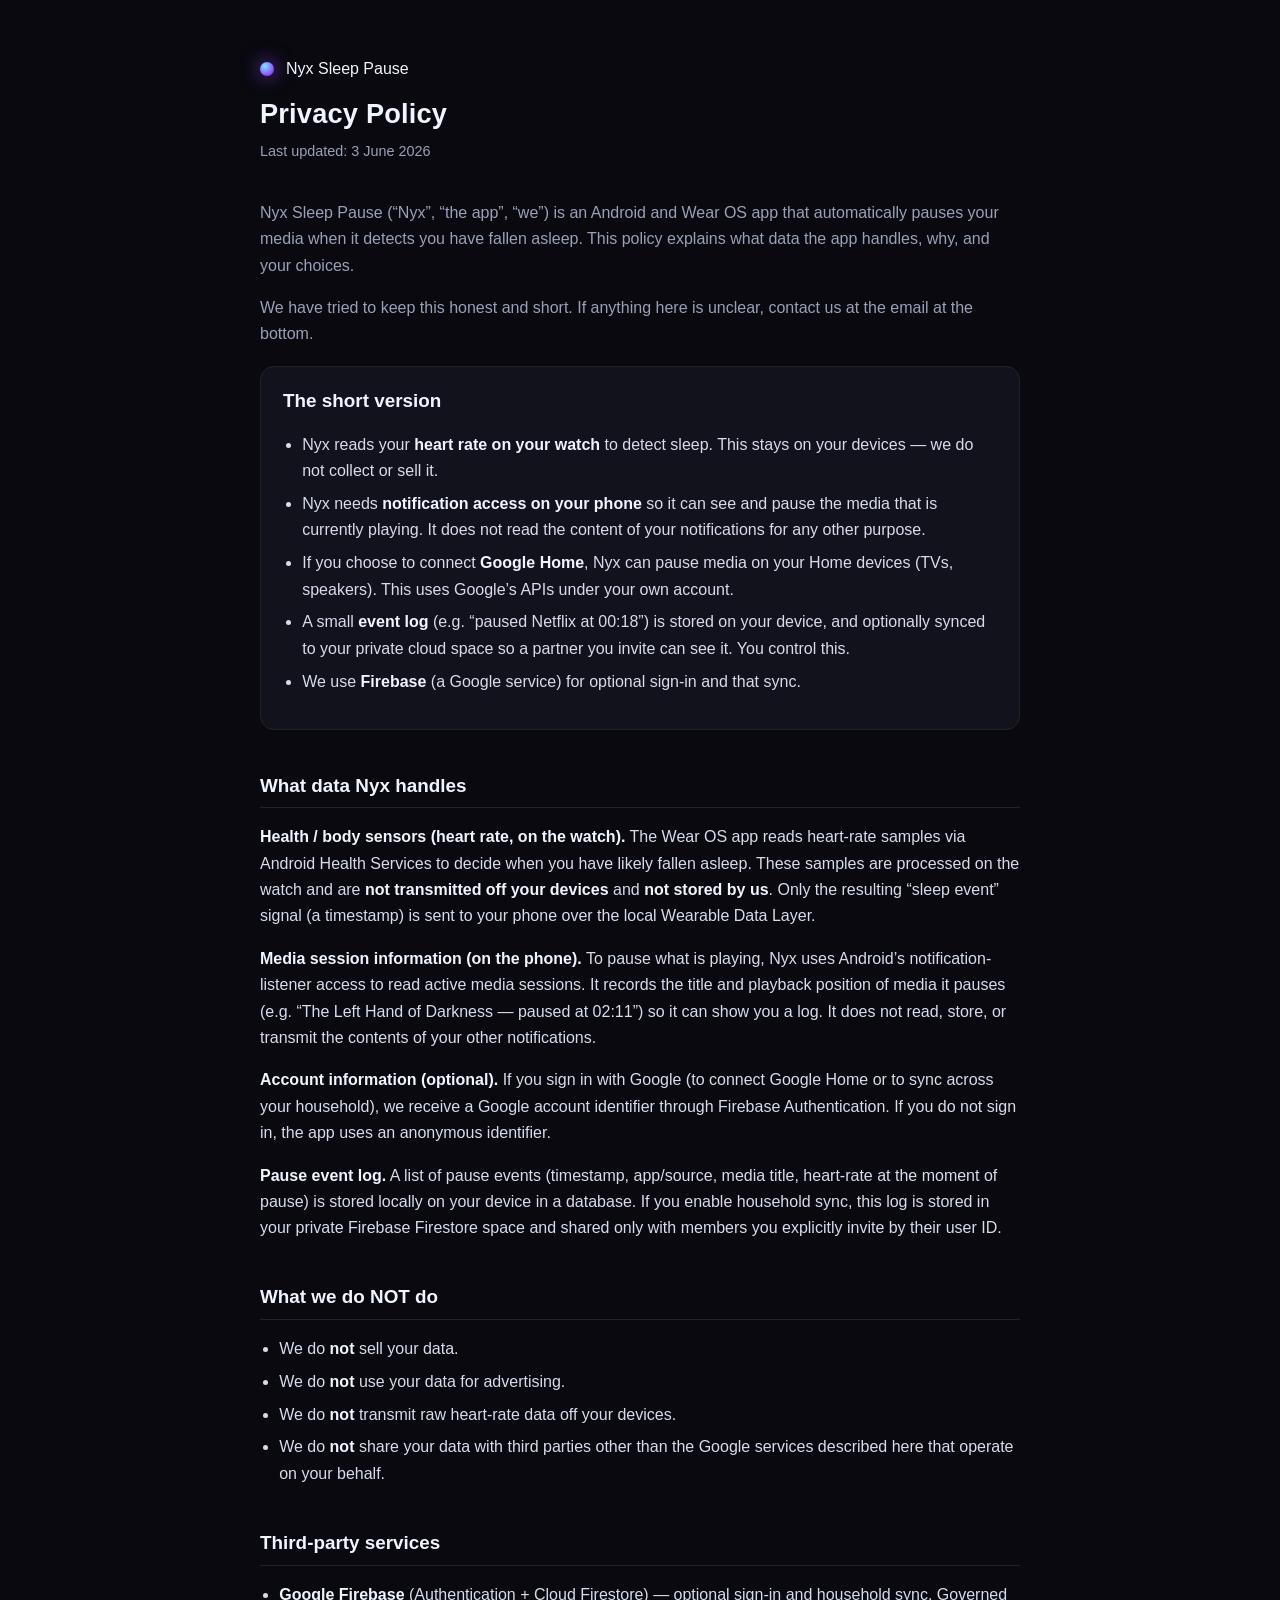
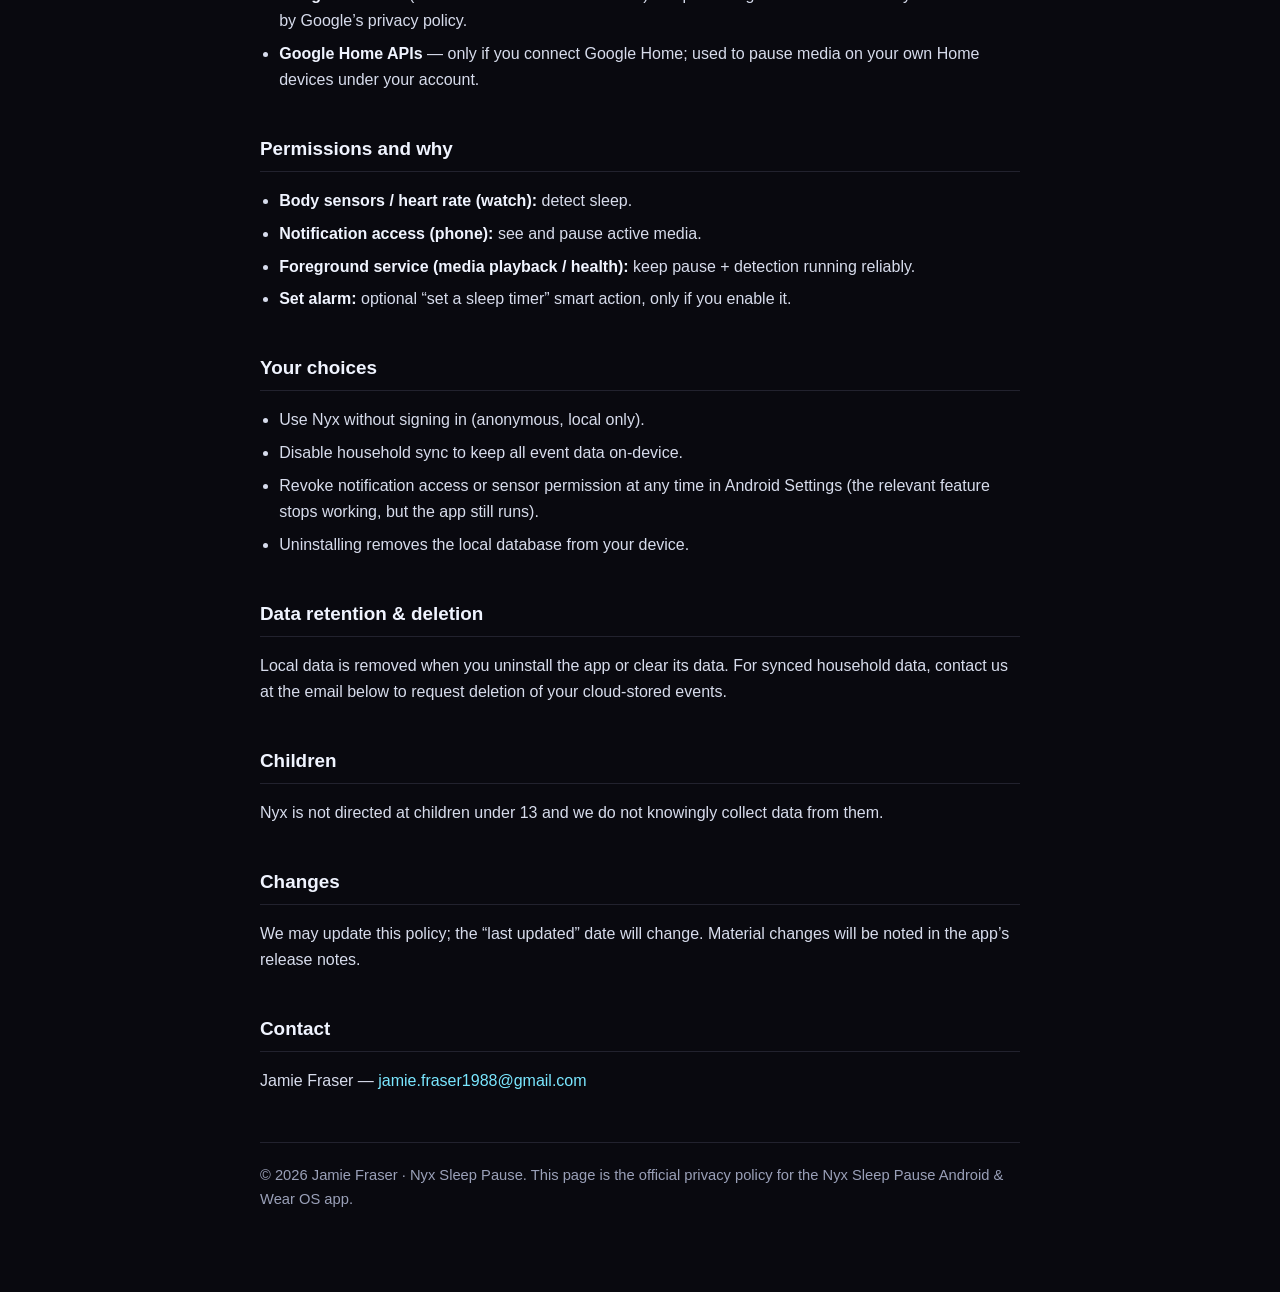
==== privacy.html @ 3e1c7db6 "Nyx Sleep Pause — product page + privacy policy Marketing landing page designed in the Sibylline des" ====
<!DOCTYPE html>
<html lang="en">
<head>
<meta charset="utf-8">
<meta name="viewport" content="width=device-width, initial-scale=1">
<title>Privacy Policy — Nyx Sleep Pause</title>
<meta name="description" content="Privacy policy for Nyx Sleep Pause — what data the app handles, why, and your choices.">
<style>
  :root{
    --bg:#09090f; --panel:#12121c; --ink:#f0f4ff; --muted:#9aa0b8;
    --accent:#7ae7ff; --violet:#9147ff; --line:#22222e;
  }
  *{box-sizing:border-box}
  html{-webkit-text-size-adjust:100%}
  body{
    margin:0; background:var(--bg); color:var(--ink);
    font:16px/1.65 -apple-system,BlinkMacSystemFont,"Segoe UI",Roboto,Helvetica,Arial,sans-serif;
    padding:0 20px;
  }
  .wrap{max-width:760px; margin:0 auto; padding:56px 0 80px}
  header{margin-bottom:36px}
  .brand{display:flex; align-items:center; gap:12px; margin-bottom:10px}
  .dot{width:14px; height:14px; border-radius:50%;
    background:radial-gradient(circle at 35% 30%, var(--accent), var(--violet) 70%);
    box-shadow:0 0 18px 2px rgba(145,71,255,.55)}
  h1{font-size:1.7rem; margin:.2em 0 .1em; letter-spacing:.2px}
  .updated{color:var(--muted); font-size:.9rem; margin:0}
  h2{font-size:1.18rem; margin:2.1em 0 .5em; color:var(--ink);
    border-bottom:1px solid var(--line); padding-bottom:.35em}
  p{color:#d7dcec}
  strong{color:var(--ink)}
  a{color:var(--accent); text-decoration:none}
  a:hover{text-decoration:underline}
  ul{padding-left:1.2em}
  li{margin:.4em 0; color:#d7dcec}
  .lead{color:var(--muted)}
  .card{background:var(--panel); border:1px solid var(--line); border-radius:14px;
    padding:18px 22px; margin:18px 0}
  footer{margin-top:48px; padding-top:20px; border-top:1px solid var(--line);
    color:var(--muted); font-size:.92rem}
  code{background:#1b1b27; padding:1px 6px; border-radius:5px; font-size:.92em}
</style>
</head>
<body>
<div class="wrap">
  <header>
    <div class="brand"><span class="dot"></span><span>Nyx Sleep Pause</span></div>
    <h1>Privacy Policy</h1>
    <p class="updated">Last updated: 3 June 2026</p>
  </header>

  <p class="lead">Nyx Sleep Pause (&ldquo;Nyx&rdquo;, &ldquo;the app&rdquo;, &ldquo;we&rdquo;) is an Android and Wear OS app that automatically pauses your media when it detects you have fallen asleep. This policy explains what data the app handles, why, and your choices.</p>
  <p class="lead">We have tried to keep this honest and short. If anything here is unclear, contact us at the email at the bottom.</p>

  <div class="card">
    <h2 style="margin-top:0;border:none;padding:0">The short version</h2>
    <ul>
      <li>Nyx reads your <strong>heart rate on your watch</strong> to detect sleep. This stays on your devices &mdash; we do not collect or sell it.</li>
      <li>Nyx needs <strong>notification access on your phone</strong> so it can see and pause the media that is currently playing. It does not read the content of your notifications for any other purpose.</li>
      <li>If you choose to connect <strong>Google Home</strong>, Nyx can pause media on your Home devices (TVs, speakers). This uses Google&rsquo;s APIs under your own account.</li>
      <li>A small <strong>event log</strong> (e.g. &ldquo;paused Netflix at 00:18&rdquo;) is stored on your device, and optionally synced to your private cloud space so a partner you invite can see it. You control this.</li>
      <li>We use <strong>Firebase</strong> (a Google service) for optional sign-in and that sync.</li>
    </ul>
  </div>

  <h2>What data Nyx handles</h2>
  <p><strong>Health / body sensors (heart rate, on the watch).</strong> The Wear OS app reads heart-rate samples via Android Health Services to decide when you have likely fallen asleep. These samples are processed on the watch and are <strong>not transmitted off your devices</strong> and <strong>not stored by us</strong>. Only the resulting &ldquo;sleep event&rdquo; signal (a timestamp) is sent to your phone over the local Wearable Data Layer.</p>
  <p><strong>Media session information (on the phone).</strong> To pause what is playing, Nyx uses Android&rsquo;s notification-listener access to read active media sessions. It records the title and playback position of media it pauses (e.g. &ldquo;The Left Hand of Darkness &mdash; paused at 02:11&rdquo;) so it can show you a log. It does not read, store, or transmit the contents of your other notifications.</p>
  <p><strong>Account information (optional).</strong> If you sign in with Google (to connect Google Home or to sync across your household), we receive a Google account identifier through Firebase Authentication. If you do not sign in, the app uses an anonymous identifier.</p>
  <p><strong>Pause event log.</strong> A list of pause events (timestamp, app/source, media title, heart-rate at the moment of pause) is stored locally on your device in a database. If you enable household sync, this log is stored in your private Firebase Firestore space and shared only with members you explicitly invite by their user ID.</p>

  <h2>What we do NOT do</h2>
  <ul>
    <li>We do <strong>not</strong> sell your data.</li>
    <li>We do <strong>not</strong> use your data for advertising.</li>
    <li>We do <strong>not</strong> transmit raw heart-rate data off your devices.</li>
    <li>We do <strong>not</strong> share your data with third parties other than the Google services described here that operate on your behalf.</li>
  </ul>

  <h2>Third-party services</h2>
  <ul>
    <li><strong>Google Firebase</strong> (Authentication + Cloud Firestore) &mdash; optional sign-in and household sync. Governed by Google&rsquo;s privacy policy.</li>
    <li><strong>Google Home APIs</strong> &mdash; only if you connect Google Home; used to pause media on your own Home devices under your account.</li>
  </ul>

  <h2>Permissions and why</h2>
  <ul>
    <li><strong>Body sensors / heart rate (watch):</strong> detect sleep.</li>
    <li><strong>Notification access (phone):</strong> see and pause active media.</li>
    <li><strong>Foreground service (media playback / health):</strong> keep pause + detection running reliably.</li>
    <li><strong>Set alarm:</strong> optional &ldquo;set a sleep timer&rdquo; smart action, only if you enable it.</li>
  </ul>

  <h2>Your choices</h2>
  <ul>
    <li>Use Nyx without signing in (anonymous, local only).</li>
    <li>Disable household sync to keep all event data on-device.</li>
    <li>Revoke notification access or sensor permission at any time in Android Settings (the relevant feature stops working, but the app still runs).</li>
    <li>Uninstalling removes the local database from your device.</li>
  </ul>

  <h2>Data retention &amp; deletion</h2>
  <p>Local data is removed when you uninstall the app or clear its data. For synced household data, contact us at the email below to request deletion of your cloud-stored events.</p>

  <h2>Children</h2>
  <p>Nyx is not directed at children under 13 and we do not knowingly collect data from them.</p>

  <h2>Changes</h2>
  <p>We may update this policy; the &ldquo;last updated&rdquo; date will change. Material changes will be noted in the app&rsquo;s release notes.</p>

  <h2>Contact</h2>
  <p>Jamie Fraser &mdash; <a href="mailto:jamie.fraser1988@gmail.com">jamie.fraser1988@gmail.com</a></p>

  <footer>
    &copy; 2026 Jamie Fraser &middot; Nyx Sleep Pause. This page is the official privacy policy for the Nyx Sleep Pause Android &amp; Wear OS app.
  </footer>
</div>
</body>
</html>
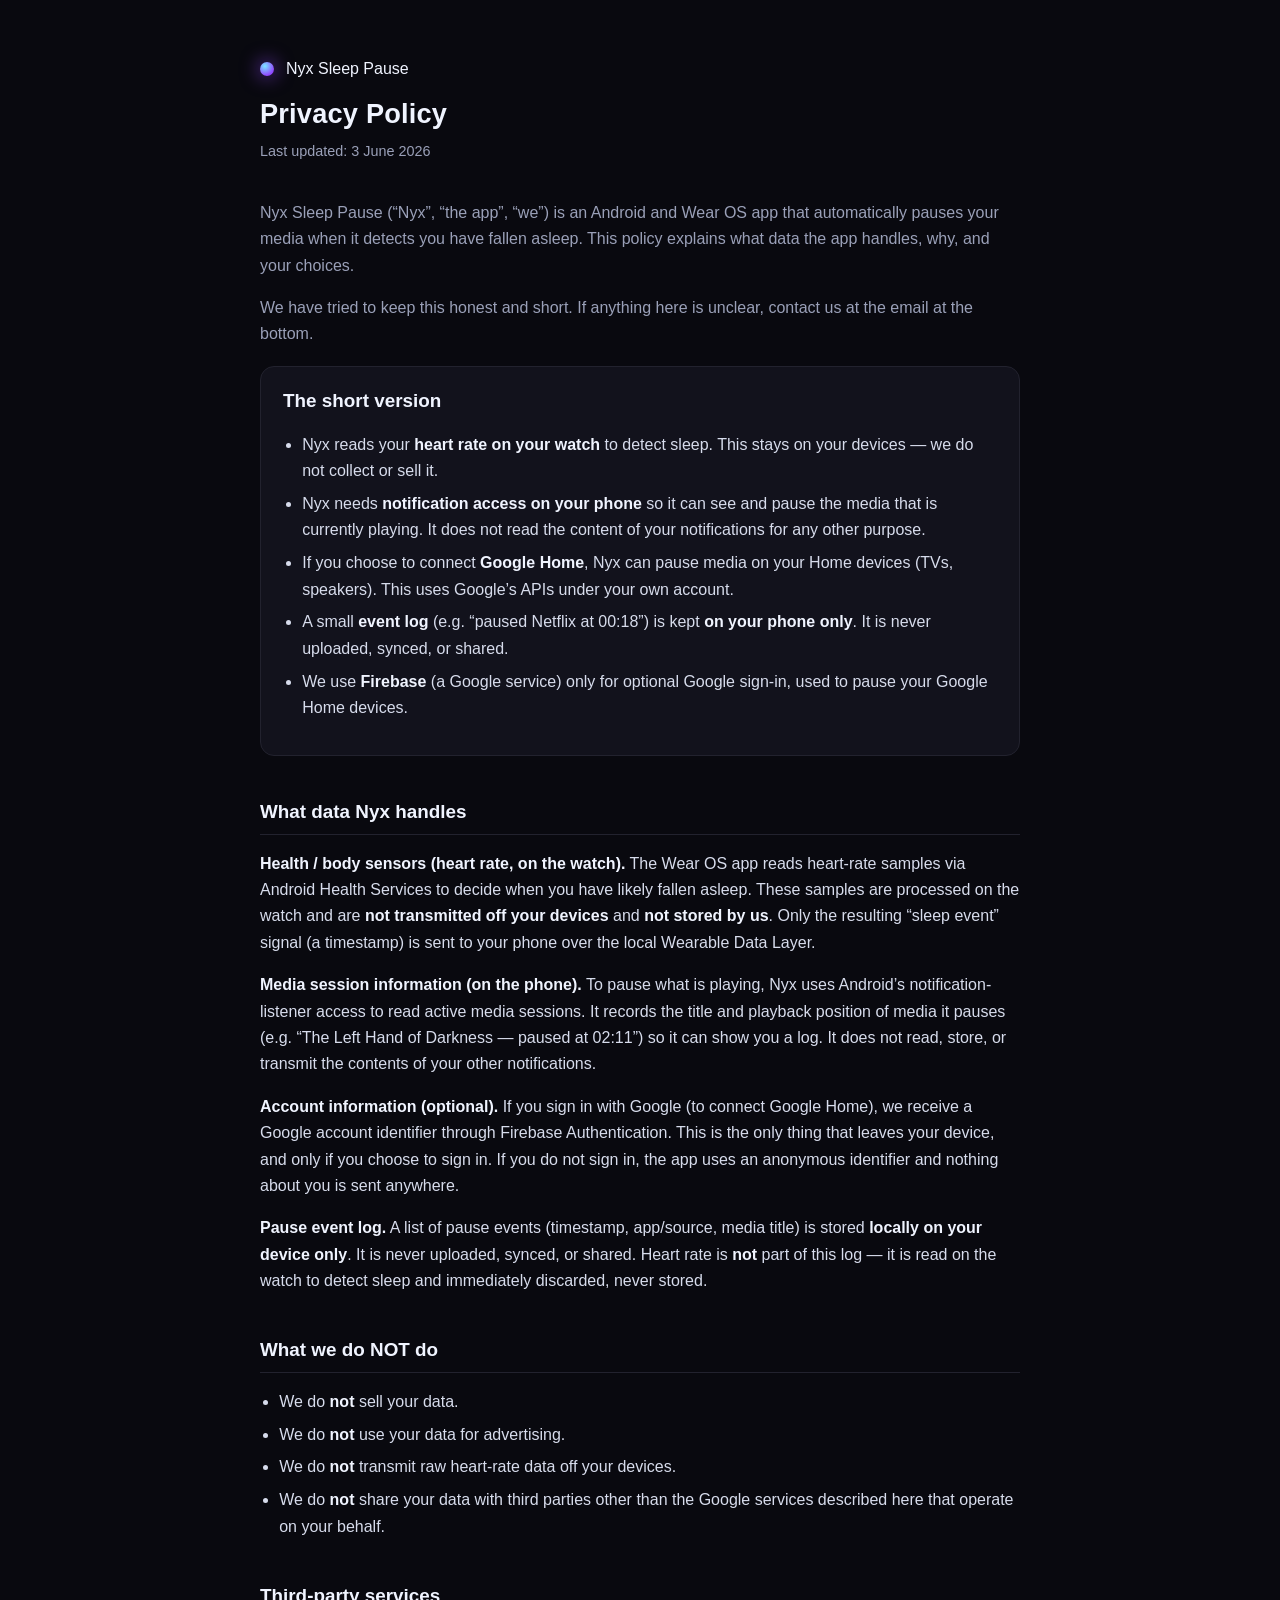
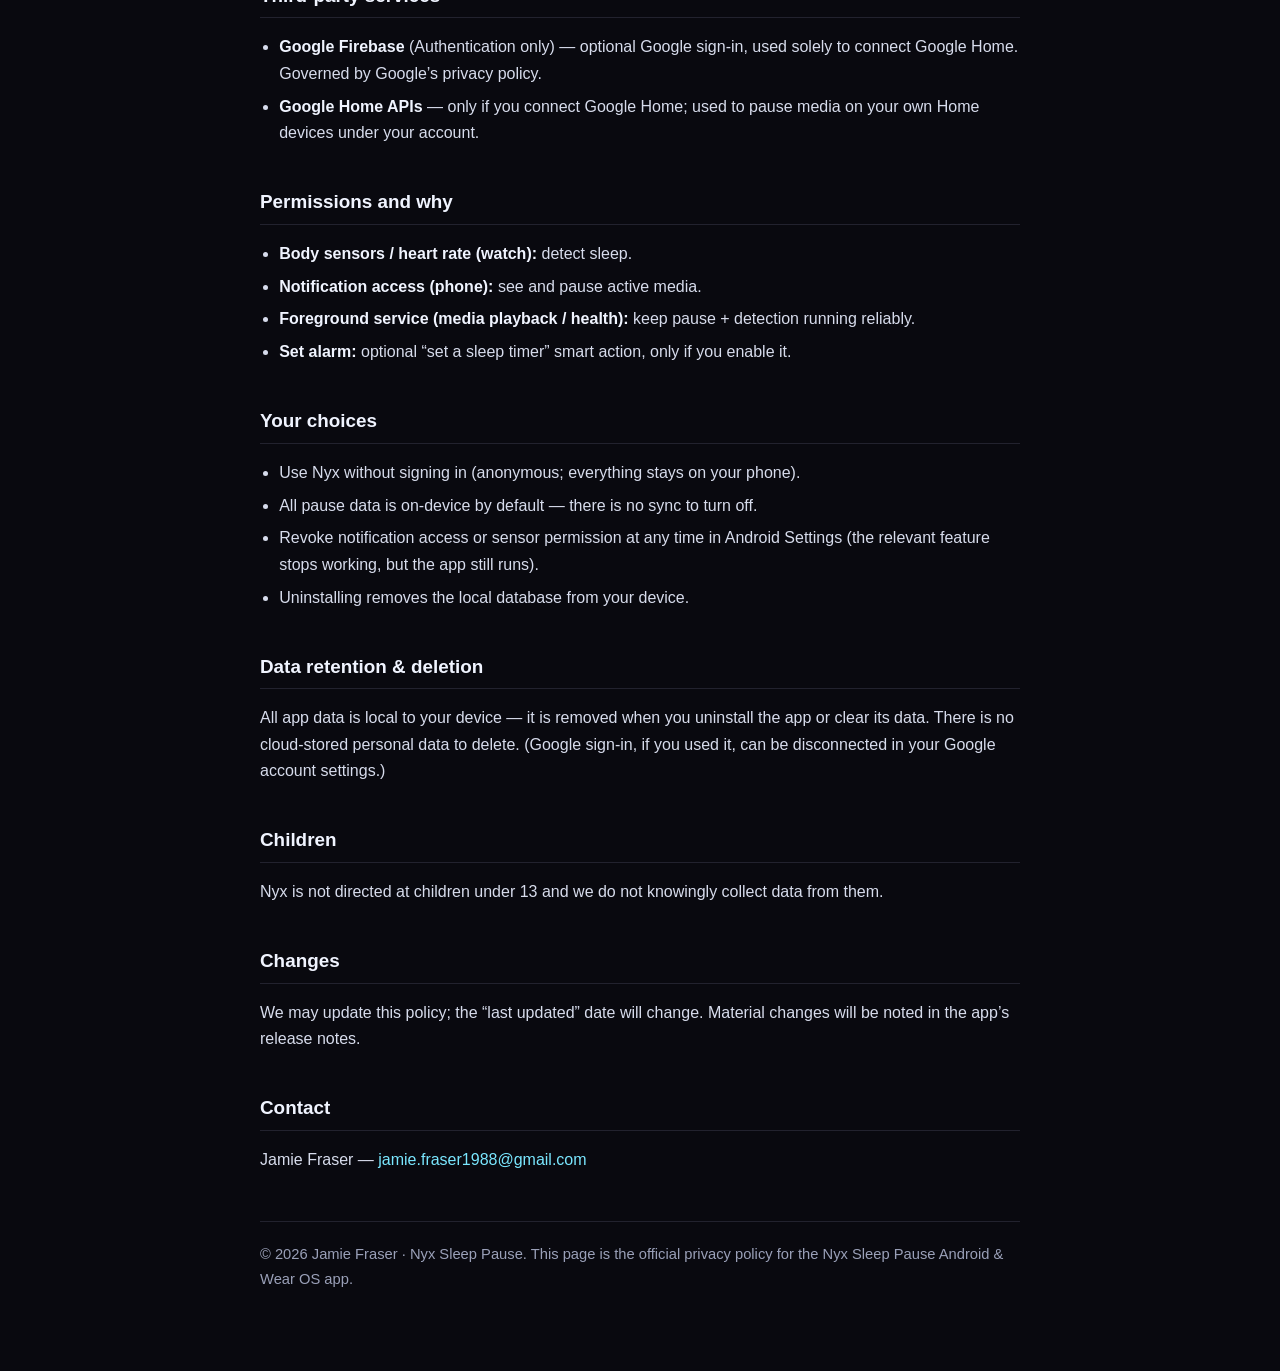
==== commit c0b9cb12: "privacy: pause data is local-only (removed cloud sync) Pause events are no longer synced off-device." ====
--- a/privacy.html
+++ b/privacy.html
@@ -58,16 +58,16 @@
       <li>Nyx reads your <strong>heart rate on your watch</strong> to detect sleep. This stays on your devices &mdash; we do not collect or sell it.</li>
       <li>Nyx needs <strong>notification access on your phone</strong> so it can see and pause the media that is currently playing. It does not read the content of your notifications for any other purpose.</li>
       <li>If you choose to connect <strong>Google Home</strong>, Nyx can pause media on your Home devices (TVs, speakers). This uses Google&rsquo;s APIs under your own account.</li>
-      <li>A small <strong>event log</strong> (e.g. &ldquo;paused Netflix at 00:18&rdquo;) is stored on your device, and optionally synced to your private cloud space so a partner you invite can see it. You control this.</li>
-      <li>We use <strong>Firebase</strong> (a Google service) for optional sign-in and that sync.</li>
+      <li>A small <strong>event log</strong> (e.g. &ldquo;paused Netflix at 00:18&rdquo;) is kept <strong>on your phone only</strong>. It is never uploaded, synced, or shared.</li>
+      <li>We use <strong>Firebase</strong> (a Google service) only for optional Google sign-in, used to pause your Google Home devices.</li>
     </ul>
   </div>
 
   <h2>What data Nyx handles</h2>
   <p><strong>Health / body sensors (heart rate, on the watch).</strong> The Wear OS app reads heart-rate samples via Android Health Services to decide when you have likely fallen asleep. These samples are processed on the watch and are <strong>not transmitted off your devices</strong> and <strong>not stored by us</strong>. Only the resulting &ldquo;sleep event&rdquo; signal (a timestamp) is sent to your phone over the local Wearable Data Layer.</p>
   <p><strong>Media session information (on the phone).</strong> To pause what is playing, Nyx uses Android&rsquo;s notification-listener access to read active media sessions. It records the title and playback position of media it pauses (e.g. &ldquo;The Left Hand of Darkness &mdash; paused at 02:11&rdquo;) so it can show you a log. It does not read, store, or transmit the contents of your other notifications.</p>
-  <p><strong>Account information (optional).</strong> If you sign in with Google (to connect Google Home or to sync across your household), we receive a Google account identifier through Firebase Authentication. If you do not sign in, the app uses an anonymous identifier.</p>
-  <p><strong>Pause event log.</strong> A list of pause events (timestamp, app/source, media title, heart-rate at the moment of pause) is stored locally on your device in a database. If you enable household sync, this log is stored in your private Firebase Firestore space and shared only with members you explicitly invite by their user ID.</p>
+  <p><strong>Account information (optional).</strong> If you sign in with Google (to connect Google Home), we receive a Google account identifier through Firebase Authentication. This is the only thing that leaves your device, and only if you choose to sign in. If you do not sign in, the app uses an anonymous identifier and nothing about you is sent anywhere.</p>
+  <p><strong>Pause event log.</strong> A list of pause events (timestamp, app/source, media title) is stored <strong>locally on your device only</strong>. It is never uploaded, synced, or shared. Heart rate is <strong>not</strong> part of this log &mdash; it is read on the watch to detect sleep and immediately discarded, never stored.</p>
 
   <h2>What we do NOT do</h2>
   <ul>
@@ -79,7 +79,7 @@
 
   <h2>Third-party services</h2>
   <ul>
-    <li><strong>Google Firebase</strong> (Authentication + Cloud Firestore) &mdash; optional sign-in and household sync. Governed by Google&rsquo;s privacy policy.</li>
+    <li><strong>Google Firebase</strong> (Authentication only) &mdash; optional Google sign-in, used solely to connect Google Home. Governed by Google&rsquo;s privacy policy.</li>
     <li><strong>Google Home APIs</strong> &mdash; only if you connect Google Home; used to pause media on your own Home devices under your account.</li>
   </ul>
 
@@ -93,14 +93,14 @@
 
   <h2>Your choices</h2>
   <ul>
-    <li>Use Nyx without signing in (anonymous, local only).</li>
-    <li>Disable household sync to keep all event data on-device.</li>
+    <li>Use Nyx without signing in (anonymous; everything stays on your phone).</li>
+    <li>All pause data is on-device by default &mdash; there is no sync to turn off.</li>
     <li>Revoke notification access or sensor permission at any time in Android Settings (the relevant feature stops working, but the app still runs).</li>
     <li>Uninstalling removes the local database from your device.</li>
   </ul>
 
   <h2>Data retention &amp; deletion</h2>
-  <p>Local data is removed when you uninstall the app or clear its data. For synced household data, contact us at the email below to request deletion of your cloud-stored events.</p>
+  <p>All app data is local to your device &mdash; it is removed when you uninstall the app or clear its data. There is no cloud-stored personal data to delete. (Google sign-in, if you used it, can be disconnected in your Google account settings.)</p>
 
   <h2>Children</h2>
   <p>Nyx is not directed at children under 13 and we do not knowingly collect data from them.</p>
